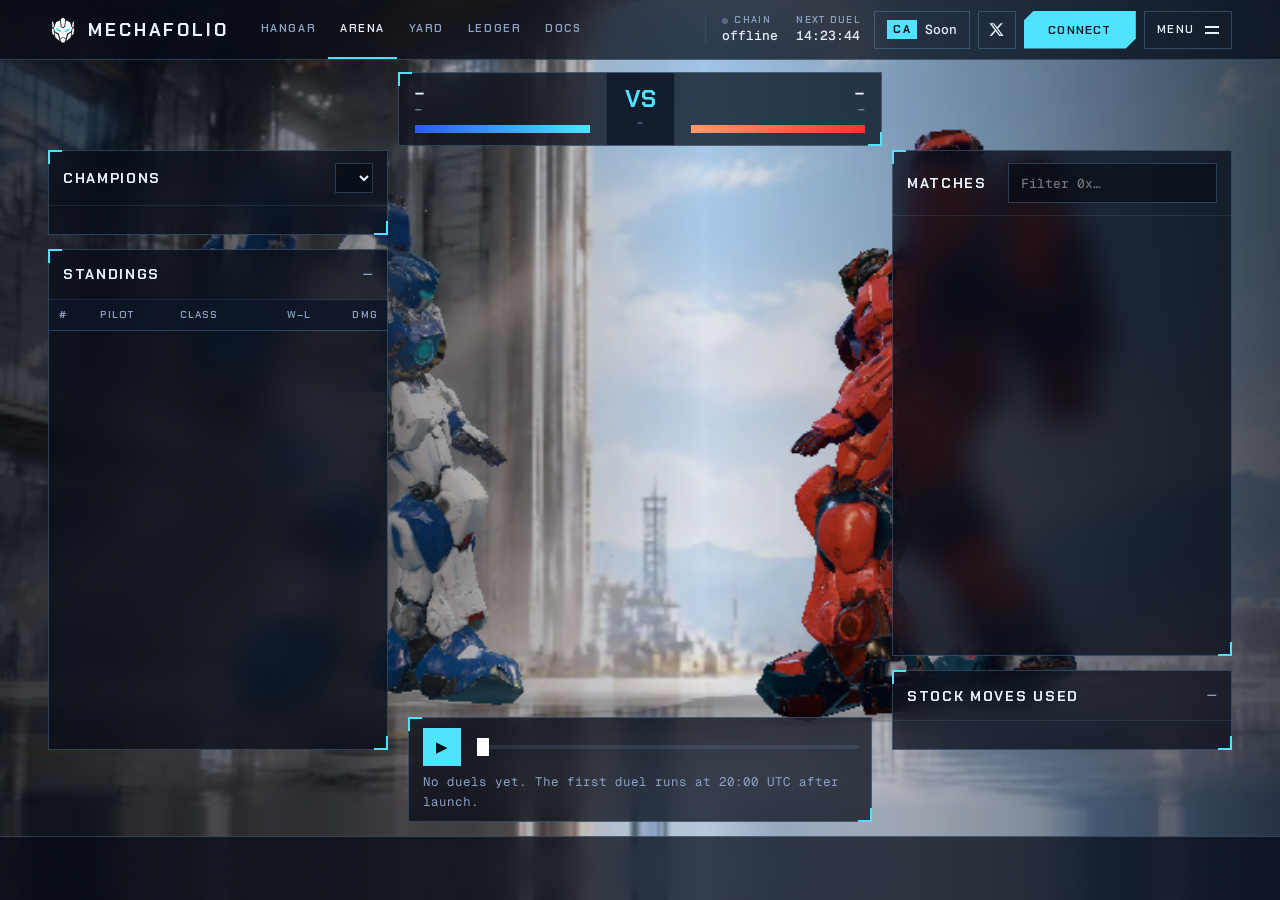
==== arena.html @ 43f24ae6 "." ====
<!doctype html>
<html lang="en">
<head>
<meta charset="utf-8">
<meta name="viewport" content="width=device-width, initial-scale=1, viewport-fit=cover">
<meta name="build" content="20261016103941">
<title>Arena · MECHAFOLIO</title>
<meta name="description" content="Daily MECHAFOLIO duels at 20:00 UTC. Every part hits as hard as its real stock moved that day. Replays, standings and class champions.">
<meta name="theme-color" content="#0B1220">
<meta property="og:title" content="Arena · MECHAFOLIO"><meta property="og:image" content="https://mechafolio.xyz/assets/art/og.jpg"><meta name="twitter:card" content="summary_large_image">
<link rel="icon" href="assets/brand/mark.svg" type="image/svg+xml"><link rel="apple-touch-icon" href="assets/brand/apple-touch-icon.png">
<link rel="preconnect" href="https://fonts.googleapis.com"><link rel="preconnect" href="https://fonts.gstatic.com" crossorigin>
<link href="https://fonts.googleapis.com/css2?family=Chakra+Petch:wght@500;600;700&family=Geist:wght@400;500;600;700&family=Geist+Mono:wght@400;500;600&display=swap" rel="stylesheet">
<link rel="stylesheet" href="css/site.css?v=20261016103941"><link rel="stylesheet" href="css/landing.css?v=20261016103941"><link rel="stylesheet" href="css/app.css?v=20261016103941"><link rel="stylesheet" href="css/arena.css?v=20261016103941">
<script type="importmap">{ "imports": { "three": "./vendor/three/three.module.min.js", "three/addons/": "./vendor/three/addons/" } }</script>
</head>
<body class="app arena" data-theme="cockpit">
<canvas id="stage" aria-hidden="true"></canvas>
<div class="veil" aria-hidden="true"></div>

<main class="ar">
  <div class="scoreboard hud" id="sb">
    <div class="sb-side l"><span class="sb-name mono" id="sbA">—</span><span class="sb-sub" id="sbAc">—</span><div class="hp"><i id="hpA"></i></div></div>
    <div class="sb-mid"><span class="sb-vs">VS</span><span class="sb-time mono" id="sbInfo">—</span></div>
    <div class="sb-side r"><span class="sb-name mono" id="sbB">—</span><span class="sb-sub" id="sbBc">—</span><div class="hp"><i id="hpB"></i></div></div>
  </div>

  <section class="col col-l">
    <div class="hud">
      <div class="panel-h"><h2>Champions</h2><select class="input day-sel" id="daySel" aria-label="Duel day"></select></div>
      <div class="panel-b champs" id="champs"></div>
    </div>
    <div class="hud standings">
      <div class="panel-h"><h2>Standings</h2><span class="mono dim" id="stCount">—</span></div>
      <div class="scroll"><table class="grid" id="standings"><thead><tr><th>#</th><th>Pilot</th><th>Class</th><th class="r">W–L</th><th class="r">Dmg</th></tr></thead><tbody></tbody></table></div>
    </div>
  </section>

  <section class="col col-r">
    <div class="hud matches">
      <div class="panel-h"><h2>Matches</h2><input class="input" id="mFilter" placeholder="Filter 0x…" spellcheck="false" autocomplete="off"></div>
      <div class="scroll"><ul class="mlist" id="mlist"></ul></div>
    </div>
    <div class="hud moves">
      <div class="panel-h"><h3>Stock moves used</h3><span class="mono dim" id="movesAt">—</span></div>
      <div class="panel-b mv" id="moves"></div>
    </div>
  </section>

  <div class="player hud" id="player">
    <button class="pl-btn" id="plPlay" aria-label="Play">▶</button>
    <input type="range" id="plSeek" min="0" max="1000" value="0" aria-label="Replay position">
    <span class="pl-log mono" id="plLog">Pick a match to replay.</span>
  </div>
</main>

<script type="module" src="js/livewatch.js?v=20261016103941"></script>
<script type="module" src="js/arena.js?v=20261016103941"></script>
</body>
</html>
---- css/site.css ----
/* Token warna & komponen bersama semua halaman MECHAFOLIO.
   Palet diambil dari robotnya sendiri: zirah putih, panel kobalt, aksen merah sinyal,
   garis bahaya kuning, inti reaktor sian. Aksen berwarna dijaga ±10% layar. */
:root {
  --ink: #0b1220;
  --ink-2: #26324a;
  --ink-3: #5b6780;
  --paper: #f4f6f9;
  --paper-2: #e8ecf2;
  --white: #ffffff;
  --cobalt: #1f4fd8;
  --cobalt-2: #173ca8;
  --signal: #e63b2e;
  --hazard: #f2c230;
  --core: #3fe0ff;
  --up: #16a34a;
  --down: #dc2626;
  --line: rgba(11, 18, 32, .14);
  --line-2: rgba(11, 18, 32, .08);
  --glass: rgba(255, 255, 255, .86);

  --f-display: 'Chakra Petch', system-ui, sans-serif;
  --f-body: 'Geist', system-ui, -apple-system, 'Segoe UI', sans-serif;
  --f-mono: 'Geist Mono', ui-monospace, 'SF Mono', Menlo, monospace;

  --cut: 14px;           /* sudut terpotong ala panel zirah */
  --nav-h: 64px;
  --gutter: clamp(16px, 4vw, 48px);
}

* { box-sizing: border-box; }
html { -webkit-text-size-adjust: 100%; }
body {
  margin: 0; background: var(--paper); color: var(--ink);
  font: 400 16px/1.55 var(--f-body);
  -webkit-font-smoothing: antialiased; overflow-x: hidden;
}
a { color: inherit; }
b { font-weight: 600; }
.mono { font-family: var(--f-mono); font-feature-settings: 'tnum' 1; }
img, svg { display: block; }

/* ---------- panel berpotongan sudut ---------- */
.chamfer {
  clip-path: polygon(var(--cut) 0, 100% 0, 100% calc(100% - var(--cut)), calc(100% - var(--cut)) 100%, 0 100%, 0 var(--cut));
}

/* ---------- tombol ---------- */
.btn {
  --bg: var(--ink); --fg: #fff;
  display: inline-flex; align-items: center; justify-content: center; gap: 10px;
  height: 48px; padding: 0 22px; border: 0; cursor: pointer; text-decoration: none;
  font: 600 14px/1 var(--f-display); letter-spacing: .08em; text-transform: uppercase;
  background: var(--bg); color: var(--fg);
  clip-path: polygon(10px 0, 100% 0, 100% calc(100% - 10px), calc(100% - 10px) 100%, 0 100%, 0 10px);
  transition: transform .15s ease, background .15s ease, opacity .15s;
}
.btn:hover { transform: translateY(-1px); }
.btn:active { transform: translateY(1px); }
.btn-sm { height: 38px; padding: 0 16px; font-size: 12px; white-space: nowrap; }
.nav-buy .s { display: none; }
.btn-cobalt { --bg: var(--cobalt); }
.btn-cobalt:hover { --bg: var(--cobalt-2); }
.btn-ink { --bg: var(--ink); }
.btn-ghost { --bg: rgba(255,255,255,.9); --fg: var(--ink); box-shadow: inset 0 0 0 1.5px var(--ink); }
.btn[aria-disabled="true"] { opacity: .45; cursor: not-allowed; pointer-events: none; }

/* ---------- navigasi ---------- */
.nav {
  position: fixed; inset: 0 0 auto 0; z-index: 30; height: var(--nav-h);
  display: flex; align-items: center; gap: 28px; padding: 0 var(--gutter);
  background: linear-gradient(to bottom, rgba(244,246,249,.92), rgba(244,246,249,.75));
  backdrop-filter: blur(10px) saturate(1.2); -webkit-backdrop-filter: blur(10px) saturate(1.2);
  border-bottom: 1px solid var(--line-2);
}
.brand { display: flex; align-items: center; gap: 10px; text-decoration: none; color: var(--ink); }
.brand-mark { width: 26px; height: 26px; color: var(--cobalt); }
.brand-word { font: 700 18px/1 var(--f-display); letter-spacing: .16em; }
.nav-links { display: flex; gap: 22px; }
.nav-links a { font: 500 13px/1 var(--f-display); letter-spacing: .1em; text-transform: uppercase; text-decoration: none; color: var(--ink-2); padding: 8px 0; border-bottom: 2px solid transparent; }
.nav-links a:hover, .nav-links a[aria-current="page"] { color: var(--ink); border-color: var(--cobalt); }
.nav-right { margin-left: auto; display: flex; align-items: center; gap: 10px; }
.icon-btn { width: 38px; height: 38px; display: grid; place-items: center; color: var(--ink); border: 1px solid var(--line); background: rgba(255,255,255,.7); }
.icon-btn svg { width: 17px; height: 17px; }
.icon-btn:hover { background: #fff; }

.ca-chip {
  display: flex; align-items: center; gap: 8px; height: 38px; padding: 0 12px; cursor: pointer;
  border: 1px solid var(--line); background: rgba(255,255,255,.7); color: var(--ink); font: 500 13px/1 var(--f-mono);
}
.ca-chip .ca-k { font: 700 11px/1 var(--f-display); letter-spacing: .12em; color: #fff; background: var(--ink); padding: 4px 6px; }
.ca-chip .ic { width: 14px; height: 14px; opacity: .6; }
.ca-chip.copied .ca-v::after { content: ' ✓'; color: var(--up); }
.ca-chip[data-ca-state="pre"] { cursor: default; }
.ca-chip[data-ca-state="pre"] .ic { display: none; }

/* ---------- kartu CA ---------- */
.ca-card {
  position: relative; display: grid; grid-template-columns: 1fr auto; align-items: center; gap: 4px 14px;
  padding: 14px 16px; margin-top: 22px; background: var(--ink); color: #fff; max-width: 520px;
  clip-path: polygon(var(--cut) 0, 100% 0, 100% calc(100% - var(--cut)), calc(100% - var(--cut)) 100%, 0 100%, 0 var(--cut));
}
.ca-card::before { content: ''; position: absolute; left: 0; top: 0; bottom: 0; width: 6px; background: repeating-linear-gradient(135deg, var(--hazard) 0 6px, var(--ink) 6px 12px); }
.ca-card-k { font: 600 11px/1 var(--f-display); letter-spacing: .14em; text-transform: uppercase; color: #9fb0cf; padding-left: 6px; }
.ca-card-v { grid-column: 1; font: 500 15px/1.3 var(--f-mono); word-break: break-all; padding-left: 6px; }
.ca-card-copy { grid-column: 2; grid-row: 1 / 3; display: flex; align-items: center; gap: 8px; height: 40px; padding: 0 14px; border: 0; cursor: pointer; background: var(--cobalt); color: #fff; font: 600 12px/1 var(--f-display); letter-spacing: .1em; text-transform: uppercase; }
.ca-card-copy svg { width: 15px; height: 15px; }
.ca-card-copy.copied span::after { content: 'd ✓'; }
.ca-card[data-ca-state="pre"] .ca-card-copy { display: none; }
.ca-card[data-ca-state="pre"] .ca-card-v { color: var(--hazard); }

/* ---------- label kecil ---------- */
.kicker { margin: 0 0 10px; font: 600 12px/1.2 var(--f-display); letter-spacing: .14em; text-transform: uppercase; color: var(--cobalt); }
.eyebrow { display: inline-flex; align-items: center; gap: 10px; margin: 0; font: 600 12px/1 var(--f-display); letter-spacing: .14em; text-transform: uppercase; color: var(--ink-2); }
.eyebrow .dot { width: 8px; height: 8px; background: var(--signal); box-shadow: 0 0 0 4px rgba(230,59,46,.18); animation: blink 1.6s infinite; }
@keyframes blink { 50% { opacity: .35; } }
.fine { font-size: 12.5px; color: var(--ink-3); margin: 14px 0 0; }
.fine a { color: var(--cobalt); }
.up { color: var(--up); } .down { color: var(--down); }

.foot { position: relative; z-index: 5; padding: 18px var(--gutter) 70px; background: var(--ink); color: #9aa6bd; font-size: 12px; }
.foot p { max-width: 980px; margin: 0; }

@media (max-width: 980px) {
  .nav-links { display: none; }
}
@media (max-width: 560px) {
  :root { --nav-h: 56px; }
  .nav { gap: 12px; }
  .brand-word { font-size: 15px; letter-spacing: .12em; }
  .ca-chip { padding: 0 8px; }
  .ca-chip .ca-v { display: none; }
  .nav-right { gap: 6px; }
  .nav-right .btn-sm { padding: 0 12px; }
  .nav-buy .l { display: none; } .nav-buy .s { display: inline; }
  .icon-btn { width: 34px; height: 34px; }
  .ca-chip { height: 34px; }
}
---- css/landing.css ----
/* ==========================================================================
   MECHAFOLIO landing · FOLIO-OS
   Satu sistem komponen HUD, tiga tema (data-theme di <body>):
   cockpit   — panel instrumen gelap tembus, garis tipis sian, sudut braket
   blueprint — lembar spesifikasi teknik terang, garis tinta, tanda ukur
   broadcast — blok warna pekat ala grafis siaran, tanpa blur
   ========================================================================== */

body[data-theme="cockpit"] {
  --hud-bg: rgba(8, 13, 24, .74);
  --hud-bg-2: rgba(14, 22, 40, .82);
  --hud-line: rgba(130, 196, 255, .26);
  --hud-line-2: rgba(130, 196, 255, .12);
  --hud-text: #eaf2ff;
  --hud-dim: #8ea3c6;
  --accent: #4fe3ff;
  --accent-ink: #04121c;
  --accent-2: #2a5cf0;
  --hot: #ff5a47;
  --blur: 16px;
  --display: 'Chakra Petch', sans-serif;
  --display-w: 700;
  --display-case: none;
  --veil: linear-gradient(90deg, rgba(4, 9, 18, .66) 0%, rgba(4, 9, 18, .42) 26%, rgba(4, 9, 18, .1) 46%, rgba(4, 9, 18, 0) 58%);
  --wm: #0b1220;
  --bracket: 1;
  --hero-color: #fff;
  --hero-dim: #c9d6ec;
}
body[data-theme="blueprint"] {
  --hud-bg: rgba(250, 251, 253, .9);
  --hud-bg-2: rgba(255, 255, 255, .96);
  --hud-line: rgba(11, 18, 32, .22);
  --hud-line-2: rgba(11, 18, 32, .1);
  --hud-text: #0b1220;
  --hud-dim: #5b6780;
  --accent: #1f4fd8;
  --accent-ink: #fff;
  --accent-2: #e63b2e;
  --hot: #e63b2e;
  --blur: 12px;
  --display: 'Geist', sans-serif;
  --display-w: 700;
  --display-case: none;
  --veil: linear-gradient(90deg, rgba(244, 246, 249, .9) 0%, rgba(244, 246, 249, .55) 30%, rgba(244, 246, 249, 0) 52%);
  --wm: #1f4fd8;
  --bracket: 0;
  --hero-color: #0b1220;
  --hero-dim: #26324a;
}
body[data-theme="broadcast"] {
  --hud-bg: #1f4fd8;
  --hud-bg-2: #0b1220;
  --hud-line: rgba(255, 255, 255, .28);
  --hud-line-2: rgba(255, 255, 255, .14);
  --hud-text: #fff;
  --hud-dim: #c7d4ff;
  --accent: #f2c230;
  --accent-ink: #0b1220;
  --accent-2: #e63b2e;
  --hot: #e63b2e;
  --blur: 0px;
  --display: 'Chakra Petch', sans-serif;
  --display-w: 700;
  --display-case: uppercase;
  --veil: linear-gradient(0deg, rgba(11, 18, 32, .5) 0%, rgba(11, 18, 32, 0) 40%);
  --wm: #e63b2e;
  --bracket: 0;
  --hero-color: #fff;
  --hero-dim: #e6ecff;
}

#stage { position: fixed; inset: 0; width: 100vw; height: 100vh; z-index: 0; display: block; touch-action: pan-y; }
.veil { position: fixed; inset: 0; z-index: 1; pointer-events: none; background: var(--veil); transition: opacity .6s; }
body.ch-dim .veil { opacity: 0; }

/* ---------- komponen HUD ---------- */
.hud {
  position: relative; color: var(--hud-text); background: var(--hud-bg);
  backdrop-filter: blur(var(--blur)) saturate(1.3); -webkit-backdrop-filter: blur(var(--blur)) saturate(1.3);
  border: 1px solid var(--hud-line);
}
/* braket sudut (hanya tema cockpit) */
.hud::before, .hud::after {
  content: ''; position: absolute; width: 12px; height: 12px; pointer-events: none; opacity: var(--bracket);
  border-color: var(--accent); border-style: solid;
}
.hud::before { left: -1px; top: -1px; border-width: 2px 0 0 2px; }
.hud::after { right: -1px; bottom: -1px; border-width: 0 2px 2px 0; }
body[data-theme="broadcast"] .hud { border: 0; box-shadow: 0 10px 30px rgba(11, 18, 32, .25); }
body[data-theme="broadcast"] .hud::before { opacity: 1; left: 0; top: 0; width: 100%; height: 4px; border: 0; background: var(--accent); }
body[data-theme="blueprint"] .hud { box-shadow: 0 1px 0 rgba(11, 18, 32, .04), 0 18px 40px -24px rgba(11, 18, 32, .35); }

.k { font: 600 10.5px/1.2 var(--f-display); letter-spacing: .14em; text-transform: uppercase; color: var(--hud-dim); }
.v { font: 600 17px/1.15 var(--display); color: var(--hud-text); }
.v.mono { font: 500 16px/1.15 var(--f-mono); }
.kicker { margin: 0 0 12px; font: 600 12px/1.2 var(--f-display); letter-spacing: .16em; text-transform: uppercase; color: var(--accent); }
.fine { font-size: 12px; color: var(--hud-dim); margin: 12px 0 0; }
.up { color: #34d27b; } .down { color: #ff6b5a; }
body[data-theme="blueprint"] .up { color: #15803d; } body[data-theme="blueprint"] .down { color: #c2271b; }
body[data-theme="broadcast"] .up { color: #8dffb8; } body[data-theme="broadcast"] .down { color: #ffb4aa; }

.btn-accent { --bg: var(--accent); --fg: var(--accent-ink); }
.btn-accent:hover { filter: brightness(1.08); }
.btn .ic { width: 16px; height: 16px; }
.btn-ghost { --bg: transparent; --fg: var(--hero-color); box-shadow: inset 0 0 0 1.5px currentColor; }

/* ---------- boot ---------- */
.boot { position: fixed; inset: 0; z-index: 60; display: grid; place-items: center; pointer-events: auto; }
.boot .shutter { position: absolute; left: 0; right: 0; height: 50.5%; background: #070b14; transition: transform 1s cubic-bezier(.7, 0, .2, 1); }
.boot .shutter.s-top { top: 0; border-bottom: 1px solid rgba(79, 227, 255, .35); }
.boot .shutter.s-bot { bottom: 0; border-top: 1px solid rgba(79, 227, 255, .35); }
.boot.open .shutter.s-top { transform: translateY(-101%); }
.boot.open .shutter.s-bot { transform: translateY(101%); }
.boot.open .boot-term { opacity: 0; transform: scale(.98); }
.boot.gone { display: none; }
.boot-term { position: relative; width: min(440px, 86vw); color: #dfeaff; transition: opacity .35s, transform .35s; }
.boot-head { display: flex; align-items: center; gap: 10px; margin-bottom: 18px; font: 700 15px/1 var(--f-display); letter-spacing: .2em; }
.boot-head em { font: 400 12px/1 var(--f-mono); letter-spacing: 0; color: #7f93b6; font-style: normal; margin-left: auto; }
.boot-mark { width: 26px; height: 26px; color: #fff; }
.boot-lines { list-style: none; margin: 0; padding: 0; display: grid; gap: 9px; font: 400 13px/1 var(--f-mono); }
.boot-lines li { display: grid; grid-template-columns: auto 1fr auto; align-items: center; gap: 10px; color: #8ea3c6; }
.boot-lines li i { height: 1px; background: repeating-linear-gradient(90deg, #33435f 0 3px, transparent 3px 6px); }
.boot-lines li b { font-weight: 500; color: #dfeaff; }
.boot-lines li.ok b { color: #4fe3ff; }
.boot-lines li.warn b { color: #f2c230; }
.boot-bar { margin-top: 18px; height: 2px; background: #1a2436; }
.boot-bar i { display: block; height: 100%; width: 0; background: #4fe3ff; box-shadow: 0 0 12px #4fe3ff; transition: width .2s; }

/* ---------- HUD atas ---------- */
.top {
  position: fixed; inset: 0 0 auto 0; z-index: 30; height: 60px; display: flex; align-items: center; gap: 18px;
  padding: 0 var(--gutter); color: var(--hud-text);
  background: var(--hud-bg); backdrop-filter: blur(var(--blur)) saturate(1.3); -webkit-backdrop-filter: blur(var(--blur)) saturate(1.3);
  border-bottom: 1px solid var(--hud-line);
}
body[data-theme="broadcast"] .top { background: #0b1220; }
.top .brand { color: var(--hud-text); }
.top .brand-mark { color: #fff; width: 30px; height: 30px; }
body[data-theme="blueprint"] .top .brand-mark { color: #0b1220; }
.sectors { display: flex; height: 100%; margin-left: 6px; }
.sectors button {
  position: relative; display: flex; align-items: center; gap: 7px; height: 100%; padding: 0 12px; border: 0; background: none; cursor: pointer;
  color: var(--hud-dim); font: 600 11px/1 var(--f-display); letter-spacing: .14em; text-transform: uppercase;
}
.sectors button b { font: 500 11px/1 var(--f-mono); opacity: .7; }
.sectors button i { position: absolute; left: 12px; right: 12px; bottom: 0; height: 2px; background: var(--hud-line-2); }
.sectors button i::after { content: ''; position: absolute; inset: 0; transform-origin: left; transform: scaleX(var(--p, 0)); background: var(--accent); }
.sectors button.on { color: var(--hud-text); }
.sectors button:hover { color: var(--hud-text); }
.status { display: flex; gap: 18px; margin-left: auto; padding-left: 16px; border-left: 1px solid var(--hud-line-2); }
.st { display: grid; gap: 3px; }
.st .k { display: flex; align-items: center; gap: 6px; font-size: 9.5px; }
.st .v.mono { font-size: 13px; }
.led { width: 6px; height: 6px; border-radius: 50%; background: #5b6780; }
.led.ok { background: #34d27b; box-shadow: 0 0 0 3px rgba(52, 210, 123, .2); animation: blink 1.2s infinite; }
.actions { display: flex; align-items: center; gap: 8px; }
.top .ca-chip, .top .icon-btn { background: transparent; border-color: var(--hud-line); color: var(--hud-text); }
.top .ca-chip .ca-k { background: var(--accent); color: var(--accent-ink); }
.top .icon-btn:hover { background: var(--hud-line-2); }
.menu-btn { display: flex; align-items: center; gap: 10px; height: 38px; padding: 0 12px; border: 1px solid var(--hud-line); background: transparent; color: var(--hud-text); cursor: pointer; font: 600 11px/1 var(--f-display); letter-spacing: .14em; text-transform: uppercase; }
.menu-btn i { width: 14px; height: 8px; border-top: 2px solid currentColor; border-bottom: 2px solid currentColor; }

.menu { position: fixed; inset: 60px 0 0 0; z-index: 29; display: grid; place-items: center; background: rgba(5, 9, 18, .82); backdrop-filter: blur(18px); -webkit-backdrop-filter: blur(18px); }
.menu[hidden] { display: none; }
.menu-in { width: min(980px, 92vw); display: grid; grid-template-columns: repeat(auto-fit, minmax(280px, 1fr)); gap: 1px; background: rgba(130, 196, 255, .18); border: 1px solid rgba(130, 196, 255, .18); }
.menu-in > a { display: grid; gap: 8px; padding: 26px; background: rgba(8, 13, 24, .9); color: #eaf2ff; text-decoration: none; transition: background .2s; }
.menu-in > a:hover { background: #12203a; }
.menu-in > a b { font: 500 12px/1 var(--f-mono); color: #4fe3ff; }
.menu-in > a strong { font: 700 30px/1 var(--f-display); letter-spacing: .02em; }
.menu-in > a span { color: #9fb2d3; font-size: 14px; }
.menu-links { grid-column: 1 / -1; display: flex; flex-wrap: wrap; gap: 10px 22px; align-items: center; padding: 18px 26px; background: rgba(8, 13, 24, .9); }
.menu-links a { color: #eaf2ff; font: 500 13px/1 var(--f-mono); text-decoration: none; }

/* ---------- callout, label, kursor bidik ---------- */
.callouts { position: fixed; inset: 0; width: 100vw; height: 100vh; z-index: 8; pointer-events: none; overflow: visible; }
.callouts path { fill: none; stroke: var(--co, var(--accent)); stroke-width: 1.2; }
.callouts .dot { fill: var(--co, var(--accent)); }
.callouts .ring { fill: none; stroke: var(--co, var(--accent)); stroke-width: 1.2; opacity: .6; }
.callouts .ruler line { stroke: var(--accent); stroke-width: 1.6; }
.callouts .ruler text { fill: var(--hero-color); font: 600 12px var(--f-mono); paint-order: stroke; stroke: rgba(4, 9, 18, .55); stroke-width: 3px; }
body[data-theme="blueprint"] .callouts .ruler text { stroke: rgba(255, 255, 255, .8); }
.callouts .ruler .tick-lbl { fill: var(--hero-dim); font-size: 10.5px; font-weight: 500; }
.tags { position: fixed; inset: 0; z-index: 9; pointer-events: none; }
.tag {
  position: absolute; left: 0; top: 0; min-width: 132px; padding: 7px 10px 8px; color: var(--hud-text); background: var(--hud-bg);
  backdrop-filter: blur(10px); -webkit-backdrop-filter: blur(10px); border: 1px solid var(--hud-line); border-left: 3px solid var(--co, var(--accent));
  transition: opacity .3s; will-change: transform;
}
.tag .t1 { display: flex; justify-content: space-between; gap: 10px; font: 600 10px/1 var(--f-display); letter-spacing: .14em; text-transform: uppercase; color: var(--hud-dim); }
.tag .t2 { display: flex; align-items: baseline; gap: 8px; margin-top: 5px; font: 600 14px/1 var(--f-mono); }
.tag .t2 em { font-style: normal; font-size: 12px; }
.tag.off { opacity: 0; }
.reticle { position: fixed; left: 0; top: 0; z-index: 12; width: 0; height: 0; pointer-events: none; opacity: 0; transition: opacity .2s; }
.reticle.on { opacity: 1; }
.reticle i { position: absolute; left: -18px; top: -18px; width: 36px; height: 36px; border: 1.5px solid var(--accent); border-radius: 50%; transition: transform .18s, border-color .18s; }
.reticle i::before, .reticle i::after { content: ''; position: absolute; background: var(--accent); }
.reticle i::before { left: 50%; top: -7px; bottom: -7px; width: 1.5px; transform: translateX(-50%); clip-path: polygon(0 0, 100% 0, 100% 22%, 0 22%, 0 78%, 100% 78%, 100% 100%, 0 100%); }
.reticle i::after { top: 50%; left: -7px; right: -7px; height: 1.5px; transform: translateY(-50%); clip-path: polygon(0 0, 22% 0, 22% 100%, 0 100%, 0 0, 78% 0, 100% 0, 100% 100%, 78% 100%); }
.reticle.lock i { transform: scale(.7) rotate(45deg); border-color: var(--co, var(--accent)); }
.reticle span { position: absolute; left: 26px; top: -9px; white-space: nowrap; padding: 4px 7px; font: 600 11px/1 var(--f-mono); color: var(--hud-text); background: var(--hud-bg); border: 1px solid var(--hud-line); opacity: 0; transition: opacity .15s; }
.reticle.lock span { opacity: 1; }
body.aiming #stage { cursor: none; }

/* ---------- babak ---------- */
#chapters { position: relative; z-index: 10; pointer-events: none; }
.ch { position: relative; height: calc(var(--len, 1) * 100vh); }
.pin { position: sticky; top: 0; height: 100vh; padding: 92px var(--gutter) 96px; }
.pin > * { pointer-events: auto; }
.ch .pin > * { opacity: 0; transform: translateY(14px); transition: opacity .55s ease, transform .55s ease; }
.ch.on .pin > * { opacity: 1; transform: none; }

/* 01 judul */
.hero-copy { position: absolute; left: var(--gutter); bottom: 96px; width: min(560px, 46vw); color: var(--hero-color); }
.eyebrow { color: var(--hero-dim); }
.hero-h { margin: 14px 0 14px; font: var(--display-w) clamp(38px, 4.6vw, 70px)/.98 var(--display); letter-spacing: -.01em; text-transform: var(--display-case); }
.hero-h em { font-style: normal; color: var(--accent); }
body[data-theme="cockpit"] .hero-h em { color: #8ff0ff; }
.lede { margin: 0; max-width: 500px; font-size: 16px; color: var(--hero-dim); }
.lede b { color: var(--hero-color); }
.cta-row { display: flex; flex-wrap: wrap; gap: 10px; margin-top: 22px; }
.hero-copy .ca-card { margin-top: 16px; }
.hero-spec { position: absolute; right: calc(var(--gutter) + 8px); bottom: 96px; width: 230px; padding: 12px 14px; display: grid; gap: 8px; }
.hs-row { display: flex; justify-content: space-between; align-items: baseline; gap: 12px; padding-bottom: 7px; border-bottom: 1px solid var(--hud-line-2); }
.hs-row:last-child { border: 0; padding: 0; }
.hs-row .v { font-size: 14px; }
.hs-row .v.mono { font-size: 13px; }
.scroll-cue { position: absolute; left: calc(50% - 64px); bottom: 78px; display: flex; align-items: center; gap: 10px; font: 600 10px/1 var(--f-display); letter-spacing: .18em; text-transform: uppercase; color: var(--hero-dim); }
.scroll-cue i { width: 34px; height: 1.5px; background: var(--hud-line); position: relative; overflow: hidden; }
.scroll-cue i::after { content: ''; position: absolute; top: 0; bottom: 0; width: 40%; background: var(--accent); animation: cue2 1.6s infinite; }
@keyframes cue2 { from { left: -40%; } to { left: 100%; } }

/* teks blok umum */
.block-copy { position: absolute; left: var(--gutter); top: 96px; width: min(480px, 40vw); color: var(--hero-color); }
.block-copy h2, .launch h2, .lower-third h2 { margin: 0 0 12px; font: var(--display-w) clamp(30px, 3.2vw, 48px)/1.02 var(--display); letter-spacing: -.005em; text-transform: var(--display-case); }
.block-copy p { margin: 0; color: var(--hero-dim); font-size: 15.5px; }

/* 02 hold */
.hold-console { position: absolute; left: var(--gutter); bottom: 96px; width: 420px; padding: 16px; display: grid; grid-template-columns: 1fr auto; gap: 14px 18px; align-items: center; }
.hold-read { display: grid; gap: 10px; }
.hold-read > div { display: flex; justify-content: space-between; align-items: baseline; border-bottom: 1px solid var(--hud-line-2); padding-bottom: 8px; }
.hold-read > div:last-child { border: 0; padding: 0; }
.hold-btn { position: relative; width: 118px; height: 118px; border: 0; padding: 0; border-radius: 50%; background: transparent; cursor: pointer; color: var(--hud-text); touch-action: none; user-select: none; -webkit-user-select: none; }
.hold-btn svg { position: absolute; inset: 0; transform: rotate(-90deg); }
.hold-btn .trk { fill: var(--hud-bg-2); stroke: var(--hud-line); stroke-width: 6; }
.hold-btn .arc { fill: none; stroke: var(--accent); stroke-width: 6; stroke-dasharray: 326.7; stroke-dashoffset: 326.7; stroke-linecap: butt; filter: drop-shadow(0 0 6px var(--accent)); }
.hold-txt { position: relative; font: 700 15px/1.1 var(--f-display); letter-spacing: .16em; text-transform: uppercase; }
.hold-btn.holding .hold-txt { color: var(--accent); }
.hold-console .fine { grid-column: 1 / -1; margin: 0; }

/* 03 bagian */
.parts-index { position: absolute; left: var(--gutter); top: 92px; width: 380px; padding: 10px 0 0; }
.pi-head, .parts-index li { display: grid; grid-template-columns: 34px 1fr 64px 70px; gap: 8px; align-items: center; padding: 0 14px; }
.pi-head { padding-bottom: 8px; border-bottom: 1px solid var(--hud-line-2); font: 600 9.5px/1 var(--f-display); letter-spacing: .14em; text-transform: uppercase; color: var(--hud-dim); }
.pi-head .r, .parts-index .r { text-align: right; }
.parts-index ol { list-style: none; margin: 0; padding: 0; }
.parts-index li { height: 42px; border-bottom: 1px solid var(--hud-line-2); cursor: pointer; position: relative; transition: background .2s; }
.parts-index li:hover { background: var(--hud-line-2); }
.parts-index li.on { background: var(--hud-bg-2); }
.parts-index li.on::before { content: ''; position: absolute; left: 0; top: 0; bottom: 0; width: 3px; background: var(--co); }
.parts-index .n { font: 500 11px/1 var(--f-mono); color: var(--hud-dim); }
.parts-index .pp { display: grid; gap: 3px; min-width: 0; }
.parts-index .pp strong { font: 600 13px/1 var(--f-display); letter-spacing: .04em; white-space: nowrap; overflow: hidden; text-overflow: ellipsis; }
.parts-index .pp span { font: 500 11px/1 var(--f-mono); color: var(--co); }
.parts-index .c24 { font: 500 12px/1 var(--f-mono); text-align: right; }
.pw { display: grid; gap: 4px; justify-items: end; font: 500 11px/1 var(--f-mono); }
.pw u { display: block; width: 100%; height: 3px; background: var(--hud-line-2); position: relative; text-decoration: none; }
.pw u::after { content: ''; position: absolute; left: 0; top: 0; bottom: 0; width: var(--w); background: var(--co); }
.pi-foot { padding: 9px 14px; font-size: 10.5px; color: var(--hud-dim); }
.spec { position: absolute; right: calc(var(--gutter) + 8px); bottom: 96px; width: 330px; padding: 16px 16px 14px; border-left: 3px solid var(--co, var(--accent)); }
.spec-top { display: flex; justify-content: space-between; align-items: center; }
.spec-slot { font-size: 11px; color: var(--hud-dim); }
.spec-tick { font: 700 13px/1 var(--f-mono); padding: 5px 8px; background: var(--co); color: #fff; }
.spec h2 { margin: 12px 0 2px; font: var(--display-w) 30px/1 var(--display); text-transform: var(--display-case); }
.spec-co { margin: 0 0 12px; color: var(--hud-dim); font-size: 13.5px; }
.spec-big { display: flex; align-items: baseline; gap: 12px; }
.spec-big span:first-child { font-size: 26px; font-weight: 500; }
.spec-big span:last-child { font-size: 15px; }
.gauge { margin: 12px 0 10px; }
.g-track { position: relative; height: 6px; background: var(--hud-line-2); }
.g-mid { position: absolute; left: 50%; top: -3px; bottom: -3px; width: 1px; background: var(--hud-dim); }
.g-val { position: absolute; top: 0; bottom: 0; background: var(--co); transition: left .3s, width .3s; }
.g-scale { display: flex; justify-content: space-between; margin-top: 5px; font-size: 10px; color: var(--hud-dim); }
.spec-role { margin: 0; font-size: 14px; }
.spec-addr { display: inline-block; margin-top: 10px; font-size: 11px; color: var(--hud-dim); text-decoration: none; border-bottom: 1px dotted var(--hud-dim); }

/* 04 alur */
.pipeline { position: absolute; left: var(--gutter); right: calc(var(--gutter) + 8px); bottom: 96px; list-style: none; margin: 0; padding: 0; display: grid; grid-template-columns: repeat(4, 1fr); }
.pipeline li { position: relative; display: grid; grid-template-rows: auto auto 1fr auto; gap: 6px; padding: 16px 18px; border-right: 1px solid var(--hud-line-2); }
.pipeline li:last-child { border: 0; }
.pipeline li::after { content: ''; position: absolute; right: -6px; top: 22px; width: 11px; height: 11px; border-top: 1.5px solid var(--accent); border-right: 1.5px solid var(--accent); transform: rotate(45deg); background: var(--hud-bg); z-index: 2; }
.pipeline li:last-child::after { display: none; }
.pipeline b { font-size: 11px; color: var(--accent); }
.pipeline strong { font: var(--display-w) 20px/1 var(--display); text-transform: var(--display-case); letter-spacing: .02em; }
.pipeline span { font-size: 13.5px; color: var(--hud-dim); line-height: 1.45; }
.pipeline em { font-style: normal; font-size: 13px; color: var(--hud-text); padding-top: 8px; border-top: 1px dashed var(--hud-line); }

/* 05 duel */
.scoreboard { position: absolute; left: 0; right: 0; margin: 0 auto; top: 84px; width: min(760px, calc(100vw - 32px)); display: grid; grid-template-columns: 1fr auto 1fr; align-items: stretch; padding: 0; }
.sb-side { padding: 12px 16px; display: grid; gap: 4px; }
.sb-side.r { text-align: right; }
.sb-name { font: 700 18px/1 var(--display); text-transform: uppercase; letter-spacing: .04em; }
.sb-sub { font: 500 11px/1 var(--f-mono); color: var(--hud-dim); }
.sb-side .hp { height: 8px; margin-top: 6px; background: var(--hud-line-2); position: relative; overflow: hidden; }
.sb-side .hp i { position: absolute; top: 0; bottom: 0; width: 100%; transition: width .2s; }
.sb-side.l .hp i { left: 0; background: linear-gradient(90deg, #2a5cf0, #4fe3ff); }
.sb-side.r .hp i { right: 0; background: linear-gradient(270deg, #e63b2e, #ff9a6b); }
.sb-mid { display: grid; place-items: center; align-content: center; gap: 4px; padding: 0 18px; background: var(--hud-bg-2); border-left: 1px solid var(--hud-line-2); border-right: 1px solid var(--hud-line-2); }
.sb-vs { font: 700 24px/1 var(--f-display); color: var(--accent); }
.sb-time { font-size: 10px; color: var(--hud-dim); }
.lower-third { position: absolute; left: var(--gutter); bottom: 96px; width: min(470px, 44vw); padding: 16px 18px; }
.lower-third p.kicker { margin-bottom: 8px; }
.lower-third h2 { font-size: clamp(24px, 2.4vw, 34px); }
.duel-log { margin: 10px 0 0; padding-top: 10px; border-top: 1px solid var(--hud-line-2); font-size: 12.5px; color: var(--hud-dim); min-height: 34px; }
.duel-stats { position: absolute; right: calc(var(--gutter) + 8px); bottom: 96px; width: 300px; padding: 12px 14px; display: grid; gap: 7px; }
.duel-row { display: grid; grid-template-columns: 40px 1fr 40px; align-items: center; gap: 8px; font: 500 11.5px/1 var(--f-mono); }
.duel-row .bar { position: relative; height: 8px; background: var(--hud-line-2); }
.duel-row .bar i { position: absolute; top: 0; bottom: 0; }
.duel-row .bar .l { right: 50%; background: #2a5cf0; }
.duel-row .bar .r { left: 50%; background: #e63b2e; }
.duel-row .bar::after { content: ''; position: absolute; left: 50%; top: -3px; bottom: -3px; width: 1px; background: var(--hud-text); }
.duel-row .rv { text-align: right; }
.duel-row .lbl { grid-column: 1 / -1; display: flex; justify-content: space-between; font: 600 9.5px/1 var(--f-display); letter-spacing: .14em; color: var(--hud-dim); margin-bottom: -2px; }

/* 06 penutup */
.launch { position: absolute; right: calc(var(--gutter) + 8px); bottom: 96px; width: min(500px, 92vw); padding: 22px 22px 20px; }
.launch h2 { font-size: clamp(26px, 2.6vw, 38px); }
.launch .official a { color: var(--hud-text); } .launch .official .k { color: var(--hud-dim); }

.launch .ca-card { margin: 16px 0 0; }

.launch .official { margin-top: 16px; display: flex; flex-wrap: wrap; gap: 8px 18px; font: 500 13px/1 var(--f-mono); }
.launch .official a { display: inline-flex; align-items: center; gap: 6px; text-decoration: none; }
.launch .official svg { width: 14px; height: 14px; }


/* ---------- panel instrumen bawah ---------- */
.dock { position: fixed; left: 0; right: 0; bottom: 0; z-index: 25; height: 64px; display: grid; grid-template-columns: repeat(8, 1fr); color: var(--hud-text); background: var(--hud-bg); backdrop-filter: blur(var(--blur)) saturate(1.3); -webkit-backdrop-filter: blur(var(--blur)) saturate(1.3); border-top: 1px solid var(--hud-line); }
body[data-theme="broadcast"] .dock { background: #0b1220; }
.cell { position: relative; display: grid; grid-template-columns: 1fr auto; grid-template-rows: auto auto; gap: 4px 8px; align-content: center; padding: 0 14px; border-right: 1px solid var(--hud-line-2); cursor: pointer; text-align: left; background: none; border-top: 0; border-bottom: 0; border-left: 0; color: inherit; font: inherit; }
.cell:last-child { border-right: 0; }
.cell::before { content: ''; position: absolute; left: 0; right: 0; top: -1px; height: 2px; background: var(--co); transform: scaleX(0); transform-origin: left; transition: transform .3s; }
.cell.on::before, .cell:hover::before { transform: scaleX(1); }
.cell .ct { font: 700 13px/1 var(--f-mono); }
.cell .cp { font: 600 9.5px/1 var(--f-display); letter-spacing: .12em; text-transform: uppercase; color: var(--hud-dim); }
.cell .cv { font: 500 13px/1 var(--f-mono); grid-column: 1; }
.cell .cc { font: 500 12px/1 var(--f-mono); text-align: right; }
.cell svg.spark { position: absolute; right: 12px; top: 10px; width: 44px; height: 14px; opacity: .8; }

.foot { position: relative; z-index: 11; padding: 22px var(--gutter) 84px; background: #070b14; color: #8a97b0; font-size: 12px; }

/* ---------- layar sedang ---------- */
@media (max-width: 1520px) {
  .hide-md { display: none; }
  .sectors button { padding: 0 9px; }
  .top { gap: 14px; }
}
@media (max-width: 1320px) {
  .sectors button span { display: none; }
}
@media (max-width: 1180px) {
  .dock { grid-template-columns: repeat(8, minmax(130px, 1fr)); overflow-x: auto; }
}
/* ---------- HP ---------- */
@media (max-width: 820px) {
  .top { height: 56px; gap: 10px; }
  body[data-theme="cockpit"] .veil { background: linear-gradient(0deg, rgba(4, 9, 18, .86) 0%, rgba(4, 9, 18, .62) 42%, rgba(4, 9, 18, 0) 64%); }
  .sectors, .status, .menu-btn span { display: none; }
  .actions { margin-left: auto; gap: 6px; }
  .top .brand-word { font-size: 14px; letter-spacing: .1em; }
  .top .icon-btn[aria-label="Telegram"] { display: none; }
  .menu-btn { padding: 0 10px; height: 34px; }
  .menu { inset: 56px 0 0 0; }
  .pin { padding: 70px 16px 84px; }
  .hero-copy { left: 16px; right: 16px; width: auto; bottom: 80px; }
  .hero-h { font-size: 36px; }
  .lede { font-size: 14.5px; }
  .hero-spec, .scroll-cue { display: none; }
  .block-copy { left: 16px; right: 16px; width: auto; top: auto; bottom: 230px; }
  .ch-hold .block-copy { bottom: 262px; }
  .ch-hold .block-copy p { display: none; }
  .block-copy h2, .launch h2 { font-size: 27px; }
  .block-copy p { font-size: 14px; }
  .hold-console { left: 16px; right: 16px; width: auto; bottom: 80px; grid-template-columns: 1fr 96px; }
  .hold-btn { width: 96px; height: 96px; }
  .parts-index { display: none; }
  .spec { left: 16px; right: 16px; width: auto; bottom: 80px; }
  .spec h2 { font-size: 24px; }
  .ch-flow .block-copy { bottom: auto; top: 72px; }
  .pipeline { left: 16px; right: 16px; bottom: 80px; grid-template-columns: 1fr 1fr; }
  .pipeline li { padding: 10px 12px; border-bottom: 1px solid var(--hud-line-2); }
  .pipeline span { font-size: 12px; }
  .pipeline li::after { display: none; }
  .scoreboard { top: 66px; }
  .sb-name { font-size: 14px; } .sb-sub { display: none; }
  .lower-third { left: 16px; right: 16px; width: auto; bottom: 80px; }
  .duel-stats { display: none; }
  .launch { left: 16px; right: 16px; width: auto; bottom: 80px; }
  .dock { height: 56px; grid-template-columns: repeat(8, 118px); overflow-x: auto; }
  .cell svg.spark { display: none; }
  .foot { padding-bottom: 76px; }
  .tags .tag { min-width: 110px; }
}

/* keterbacaan teks langsung di atas lukisan */
body[data-theme="cockpit"] .hero-copy, body[data-theme="cockpit"] .block-copy, body[data-theme="broadcast"] .hero-copy, body[data-theme="broadcast"] .block-copy { text-shadow: 0 1px 2px rgba(0,0,0,.35), 0 2px 18px rgba(4,9,18,.45); }
.launch .ca-card { max-width: 100%; }

html, body { overflow-x: clip; }

.btn:disabled { opacity: .38; cursor: not-allowed; transform: none; filter: grayscale(.4); }

/* mode render og.jpg: hanya adegan judul + wordmark + tagline */
body.og .top, body.og .dock, body.og .cta-row, body.og .ca-card, body.og .lede, body.og .hero-spec, body.og .foot, body.og .callouts, body.og .tags, body.og .reticle, body.og .boot { display: none !important; }
body.og .hero-copy { bottom: 64px; width: 560px; }
body.og .hero-h { font-size: 56px; }
body.og .eyebrow { font-size: 13px; }

/* mode film: tanpa UI situs; teks film satu baris, satu huruf, putih polos */
body.film .top, body.film .dock, body.film .boot, body.film .foot, body.film .reticle, body.film .ch .pin > *:not(.scoreboard) { display: none !important; }
body.film .ch.on .pin { position: fixed; inset: 0; z-index: 30; }
body.film .ch.on .pin > .scoreboard { opacity: 1; transform: none; top: 40px; }
body.film::after { content: ''; position: fixed; left: 0; right: 0; bottom: 0; height: 42vh; z-index: 39; pointer-events: none; background: linear-gradient(0deg, rgba(4, 9, 18, .72), rgba(4, 9, 18, 0)); }
#filmText { position: fixed; left: 0; right: 0; bottom: 9vh; z-index: 40; text-align: center; color: #fff; font: 400 34px/1.3 'Geist', sans-serif; letter-spacing: .14em; text-transform: uppercase; text-shadow: 0 2px 24px rgba(0,0,0,.55); pointer-events: none; transition: none; }
#filmText small { display: block; margin-top: 12px; font-size: 17px; letter-spacing: .32em; opacity: .85; }
#filmText .end { display: inline-flex; flex-direction: column; align-items: center; gap: 18px; }
#filmText .end svg { width: 120px; height: 120px; color: #fff; }
#filmText .end b { font: 700 64px/1 'Chakra Petch', sans-serif; letter-spacing: .2em; }
---- css/app.css ----
/* Halaman aplikasi MECHAFOLIO (Hangar, Arena, Yard, Ledger, Docs) — tema cockpit.
   Komponen HUD (.top, .hud, .dock, .menu, .btn, .ca-chip) berasal dari landing.css. */
body.app { background: #070b14; color: var(--hud-text); min-height: 100vh; }
body.app.plate::before {
  content: ''; position: fixed; inset: 0; z-index: 0; pointer-events: none;
  background: linear-gradient(180deg, rgba(5, 9, 18, .78), rgba(5, 9, 18, .94) 60%), url('../assets/art/hangar-1440.webp') center / cover no-repeat;
  filter: saturate(.9);
}
.app main { position: relative; z-index: 5; }
.app .veil { background: linear-gradient(90deg, rgba(4, 9, 18, .78) 0%, rgba(4, 9, 18, .35) 34%, rgba(4, 9, 18, 0) 55%, rgba(4, 9, 18, .35) 80%, rgba(4, 9, 18, .7) 100%); }

/* tautan halaman di HUD atas */
.pages { display: flex; height: 100%; margin-left: 6px; }
.pages a { display: flex; align-items: center; height: 100%; padding: 0 12px; color: var(--hud-dim); text-decoration: none; font: 600 11px/1 var(--f-display); letter-spacing: .14em; text-transform: uppercase; border-bottom: 2px solid transparent; }
.pages a:hover { color: var(--hud-text); }
.pages a[aria-current="page"] { color: var(--hud-text); border-bottom-color: var(--accent); }
.top .brand-mark { color: #fff; }
.wallet-btn { min-width: 112px; font-family: var(--f-mono); letter-spacing: .02em; text-transform: none; }
.wallet-btn[data-state="off"] { font-family: var(--f-display); letter-spacing: .1em; text-transform: uppercase; }

/* pemilih dompet */
.wallet-pick { position: fixed; inset: 0; z-index: 70; display: grid; place-items: center; background: rgba(4, 8, 16, .7); backdrop-filter: blur(6px); }
.wallet-pick[hidden] { display: none; }
.wp-in { width: min(400px, 92vw); padding: 18px; }
.wp-head { display: flex; justify-content: space-between; align-items: center; margin-bottom: 12px; }
.wp-head strong { font: 700 18px/1 var(--f-display); }
.wp-x { border: 0; background: none; color: var(--hud-dim); font-size: 26px; cursor: pointer; line-height: 1; }
.wp-list { display: grid; gap: 8px; }
.wp-item { display: flex; align-items: center; gap: 12px; height: 52px; padding: 0 14px; border: 1px solid var(--hud-line); background: var(--hud-bg-2); color: var(--hud-text); cursor: pointer; font: 600 15px/1 var(--f-body); text-align: left; }
.wp-item:hover { border-color: var(--accent); }
.wp-item img, .wp-item i { width: 28px; height: 28px; border-radius: 6px; background: var(--hud-line-2); }
.wp-empty { margin: 0; color: var(--hud-dim); font-size: 14px; }

/* panel umum di halaman aplikasi */
.panel-h { display: flex; justify-content: space-between; align-items: center; gap: 10px; padding: 12px 14px; border-bottom: 1px solid var(--hud-line-2); }
.panel-h h2, .panel-h h3 { margin: 0; font: 700 14px/1 var(--f-display); letter-spacing: .12em; text-transform: uppercase; }
.panel-b { padding: 14px; }
.kv { display: grid; grid-template-columns: 1fr auto; gap: 9px 16px; align-items: baseline; }
.kv .v { font-size: 15px; text-align: right; }
.kv .v.mono { font-size: 14px; }
.tag-pill { display: inline-flex; align-items: center; gap: 6px; height: 22px; padding: 0 8px; font: 600 10.5px/1 var(--f-display); letter-spacing: .12em; text-transform: uppercase; border: 1px solid var(--hud-line); color: var(--hud-dim); }
.tag-pill.ok { color: #34d27b; border-color: rgba(52, 210, 123, .4); }
.tag-pill.warn { color: #f2c230; border-color: rgba(242, 194, 48, .45); }
.tag-pill.live { color: var(--accent); border-color: rgba(79, 227, 255, .45); }
.preview-banner { position: fixed; left: 50%; top: 70px; z-index: 24; transform: translateX(-50%); padding: 7px 12px; background: #f2c230; color: #0b1220; font: 700 11px/1 var(--f-display); letter-spacing: .14em; text-transform: uppercase; }
.input { height: 40px; padding: 0 12px; border: 1px solid var(--hud-line); background: rgba(4, 9, 18, .6); color: var(--hud-text); font: 500 13px/1 var(--f-mono); outline: none; }
.input:focus { border-color: var(--accent); }
table.grid { width: 100%; border-collapse: collapse; font-size: 13px; }
table.grid th { position: sticky; top: 0; z-index: 1; padding: 9px 10px; text-align: left; background: var(--hud-bg-2); color: var(--hud-dim); font: 600 10px/1.2 var(--f-display); letter-spacing: .12em; text-transform: uppercase; border-bottom: 1px solid var(--hud-line); }
table.grid td { padding: 9px 10px; border-bottom: 1px solid var(--hud-line-2); }
table.grid td.r, table.grid th.r { text-align: right; }
table.grid tr.me td { background: rgba(79, 227, 255, .08); }
table.grid tr[data-click] { cursor: pointer; }
table.grid tr[data-click]:hover td { background: var(--hud-line-2); }
.mono { font-family: var(--f-mono); }
.dim { color: var(--hud-dim); }
a.ext { color: var(--accent); text-decoration: none; border-bottom: 1px dotted currentColor; }
.empty { padding: 26px 14px; text-align: center; color: var(--hud-dim); font-size: 14px; }
.sw { display: inline-block; width: 8px; height: 8px; margin-right: 6px; background: var(--co); vertical-align: 1px; }

.toast { position: fixed; left: 50%; bottom: 84px; z-index: 80; transform: translate(-50%, 20px); opacity: 0; max-width: min(560px, 92vw); padding: 12px 16px; background: #0b1220; color: #fff; border: 1px solid var(--hud-line); font-size: 14px; transition: .25s; pointer-events: none; }
.toast.on { opacity: 1; transform: translate(-50%, 0); }
.toast[data-kind="ok"] { border-color: #34d27b; }
.toast[data-kind="err"] { border-color: #ff6b5a; }

/* bilah tingkat (alokasi / loadout) */
.bar { position: relative; height: 6px; background: var(--hud-line-2); }
.bar i { position: absolute; left: 0; top: 0; bottom: 0; background: var(--co, var(--accent)); }

@media (max-width: 1100px) { .pages a { padding: 0 8px; } }
@media (max-width: 960px) { .pages { display: none; } }
@media (max-width: 560px) { .hide-sm { display: none; } .wallet-btn { min-width: 0; } }
@media (max-width: 420px) {
  .top { gap: 10px; }
  .top .actions { gap: 6px; }
  .top .icon-btn { display: none; }
  .top .brand-word { font-size: 14px; letter-spacing: .1em; }
  .wallet-btn { padding: 0 12px; }
  .menu-btn { padding: 0 10px; }
  .menu-btn span { display: none; }
}
/* HP: pita "Preview" pindah ke bawah (di atas panel harga) supaya tidak menimpa judul/papan skor */
@media (max-width: 820px) {
  .preview-banner { top: auto; bottom: 64px; left: 12px; right: 12px; transform: none; text-align: center; font-size: 10px; padding: 6px 8px; line-height: 1.3; }
}
---- css/arena.css ----
/* Arena: panggung duel 3D di tengah, juara+klasemen kiri, daftar duel kanan, pemutar bawah */
.ar { position: relative; z-index: 6; min-height: 100vh; padding: 76px var(--gutter) 150px; display: flex; justify-content: space-between; pointer-events: none; }
.ar .col { display: flex; flex-direction: column; gap: 14px; width: 340px; max-height: calc(100vh - 240px); pointer-events: auto; margin-top: 74px; }
.ar .scoreboard { position: fixed; left: 0; right: 0; margin: 0 auto; top: 72px; width: min(640px, calc(100vw - 2 * var(--gutter) - 2 * 350px)); z-index: 8; display: grid; grid-template-columns: 1fr auto 1fr; pointer-events: auto; }
.ar .sb-name { font-size: 15px; }
.day-sel { height: 30px; padding: 0 8px; font-size: 12px; }
.champs { display: grid; gap: 8px; }
.champ { display: grid; grid-template-columns: auto 1fr auto; gap: 10px; align-items: center; padding: 8px 10px; background: var(--hud-bg-2); border-left: 3px solid #f2c230; cursor: pointer; }
.champ b { font: 700 11px/1 var(--f-display); letter-spacing: .12em; text-transform: uppercase; color: #f2c230; }
.champ span { font: 500 13px/1 var(--f-mono); }
.champ em { font-style: normal; font: 500 12px/1 var(--f-mono); color: var(--hud-dim); }
.standings, .matches { display: flex; flex-direction: column; min-height: 0; flex: 1; }
.scroll { overflow: auto; min-height: 0; flex: 1; }
.mlist { list-style: none; margin: 0; padding: 0; }
.mlist li { display: grid; grid-template-columns: 1fr auto 1fr; gap: 8px; align-items: center; padding: 9px 12px; border-bottom: 1px solid var(--hud-line-2); cursor: pointer; font: 500 12px/1.2 var(--f-mono); }
.mlist li:hover { background: var(--hud-line-2); }
.mlist li.on { background: rgba(79, 227, 255, .1); box-shadow: inset 3px 0 0 var(--accent); }
.mlist li .w { color: #fff; font-weight: 600; }
.mlist li .x { color: var(--hud-dim); font-size: 10px; text-align: center; font-family: var(--f-display); letter-spacing: .12em; }
.mlist li span:last-child { text-align: right; }
.mlist li .lose { color: var(--hud-dim); }
.mlist .cls-h { display: block; padding: 8px 12px 6px; background: var(--hud-bg-2); color: var(--hud-dim); font: 600 10px/1 var(--f-display); letter-spacing: .14em; text-transform: uppercase; cursor: default; }
.mv { display: grid; grid-template-columns: repeat(2, 1fr); gap: 6px 12px; }
.mv div { display: flex; justify-content: space-between; font: 500 12px/1 var(--f-mono); }
.player { position: fixed; left: 0; right: 0; bottom: 78px; margin: 0 auto; width: min(620px, calc(100vw - 2 * var(--gutter) - 2 * 360px)); z-index: 8; display: grid; grid-template-columns: auto 1fr; gap: 6px 14px; align-items: center; padding: 10px 14px; pointer-events: auto; }
.pl-btn { width: 38px; height: 38px; border: 0; background: var(--accent); color: var(--accent-ink); font-size: 15px; cursor: pointer; }
#plSeek { -webkit-appearance: none; appearance: none; width: 100%; height: 4px; background: linear-gradient(90deg, var(--accent) var(--p, 0%), var(--hud-line-2) var(--p, 0%)); outline: none; }
#plSeek::-webkit-slider-thumb { -webkit-appearance: none; width: 12px; height: 18px; background: #fff; }
.pl-log { grid-column: 1 / -1; font-size: 12.5px; color: var(--hud-dim); min-height: 16px; }
@media (max-width: 1100px) { .ar .col { width: 290px; } }
@media (max-width: 860px) {
  .player, .ar .scoreboard { width: calc(100vw - 24px); }
  .ar { flex-direction: column; padding: 58vh 12px 80px; }
  .ar .col { width: 100%; max-height: none; margin-top: 0; }
  .ar .scoreboard { top: 64px; }
  .player { bottom: auto; top: calc(58vh - 70px); }
  .standings .scroll, .matches .scroll { max-height: 320px; }
}
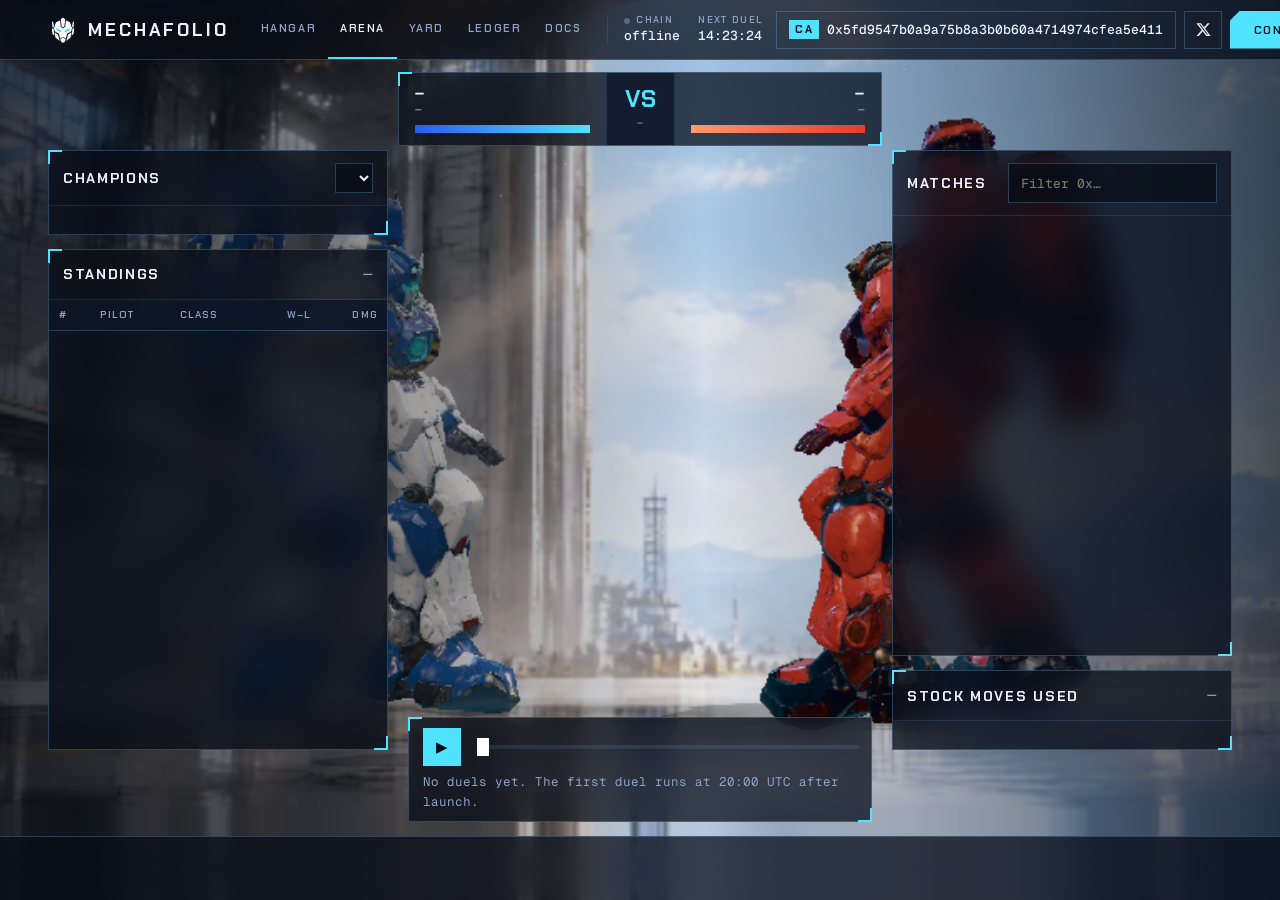
==== commit 1793c4b7: "social update" ====
--- a/arena.html
+++ b/arena.html
@@ -7,7 +7,7 @@
 <title>Arena · MECHAFOLIO</title>
 <meta name="description" content="Daily MECHAFOLIO duels at 20:00 UTC. Every part hits as hard as its real stock moved that day. Replays, standings and class champions.">
 <meta name="theme-color" content="#0B1220">
-<meta property="og:title" content="Arena · MECHAFOLIO"><meta property="og:image" content="https://mechafolio.xyz/assets/art/og.jpg"><meta name="twitter:card" content="summary_large_image">
+<meta property="og:title" content="Arena · MECHAFOLIO"><meta property="og:image" content="https://mechafolio.vip/assets/art/og.jpg"><meta name="twitter:card" content="summary_large_image">
 <link rel="icon" href="assets/brand/mark.svg" type="image/svg+xml"><link rel="apple-touch-icon" href="assets/brand/apple-touch-icon.png">
 <link rel="preconnect" href="https://fonts.googleapis.com"><link rel="preconnect" href="https://fonts.gstatic.com" crossorigin>
 <link href="https://fonts.googleapis.com/css2?family=Chakra+Petch:wght@500;600;700&family=Geist:wght@400;500;600;700&family=Geist+Mono:wght@400;500;600&display=swap" rel="stylesheet">
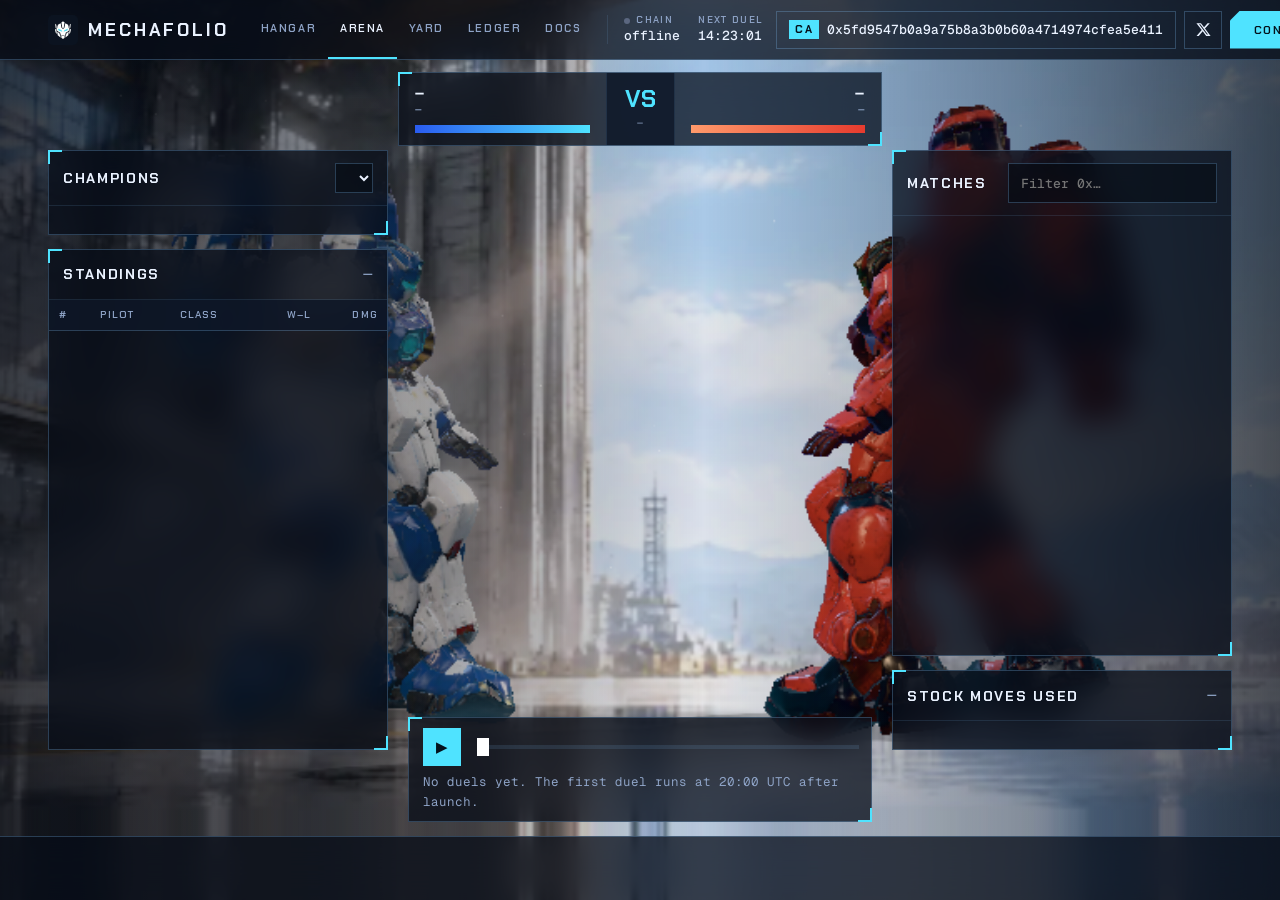
==== commit 166e901f: "social update" ====
--- a/arena.html
+++ b/arena.html
@@ -8,7 +8,7 @@
 <meta name="description" content="Daily MECHAFOLIO duels at 20:00 UTC. Every part hits as hard as its real stock moved that day. Replays, standings and class champions.">
 <meta name="theme-color" content="#0B1220">
 <meta property="og:title" content="Arena · MECHAFOLIO"><meta property="og:image" content="https://mechafolio.vip/assets/art/og.jpg"><meta name="twitter:card" content="summary_large_image">
-<link rel="icon" href="assets/brand/mark.svg" type="image/svg+xml"><link rel="apple-touch-icon" href="assets/brand/apple-touch-icon.png">
+<link rel="icon" href="/logo.png" type="image/png"><link rel="apple-touch-icon" href="/logo.png">
 <link rel="preconnect" href="https://fonts.googleapis.com"><link rel="preconnect" href="https://fonts.gstatic.com" crossorigin>
 <link href="https://fonts.googleapis.com/css2?family=Chakra+Petch:wght@500;600;700&family=Geist:wght@400;500;600;700&family=Geist+Mono:wght@400;500;600&display=swap" rel="stylesheet">
 <link rel="stylesheet" href="css/site.css?v=20261016103941"><link rel="stylesheet" href="css/landing.css?v=20261016103941"><link rel="stylesheet" href="css/app.css?v=20261016103941"><link rel="stylesheet" href="css/arena.css?v=20261016103941">
--- a/css/site.css
+++ b/css/site.css
@@ -74,7 +74,7 @@
   border-bottom: 1px solid var(--line-2);
 }
 .brand { display: flex; align-items: center; gap: 10px; text-decoration: none; color: var(--ink); }
-.brand-mark { width: 26px; height: 26px; color: var(--cobalt); }
+.brand-mark { width: 26px; height: 26px; color: var(--cobalt); object-fit: contain; display: block; border-radius: 4px; }
 .brand-word { font: 700 18px/1 var(--f-display); letter-spacing: .16em; }
 .nav-links { display: flex; gap: 22px; }
 .nav-links a { font: 500 13px/1 var(--f-display); letter-spacing: .1em; text-transform: uppercase; text-decoration: none; color: var(--ink-2); padding: 8px 0; border-bottom: 2px solid transparent; }
--- a/css/landing.css
+++ b/css/landing.css
@@ -117,7 +117,7 @@
 .boot-term { position: relative; width: min(440px, 86vw); color: #dfeaff; transition: opacity .35s, transform .35s; }
 .boot-head { display: flex; align-items: center; gap: 10px; margin-bottom: 18px; font: 700 15px/1 var(--f-display); letter-spacing: .2em; }
 .boot-head em { font: 400 12px/1 var(--f-mono); letter-spacing: 0; color: #7f93b6; font-style: normal; margin-left: auto; }
-.boot-mark { width: 26px; height: 26px; color: #fff; }
+.boot-mark { width: 26px; height: 26px; color: #fff; object-fit: contain; display: block; border-radius: 4px; }
 .boot-lines { list-style: none; margin: 0; padding: 0; display: grid; gap: 9px; font: 400 13px/1 var(--f-mono); }
 .boot-lines li { display: grid; grid-template-columns: auto 1fr auto; align-items: center; gap: 10px; color: #8ea3c6; }
 .boot-lines li i { height: 1px; background: repeating-linear-gradient(90deg, #33435f 0 3px, transparent 3px 6px); }
@@ -136,7 +136,7 @@
 }
 body[data-theme="broadcast"] .top { background: #0b1220; }
 .top .brand { color: var(--hud-text); }
-.top .brand-mark { color: #fff; width: 30px; height: 30px; }
+.top .brand-mark { color: #fff; width: 30px; height: 30px; object-fit: contain; display: block; border-radius: 5px; }
 body[data-theme="blueprint"] .top .brand-mark { color: #0b1220; }
 .sectors { display: flex; height: 100%; margin-left: 6px; }
 .sectors button {
